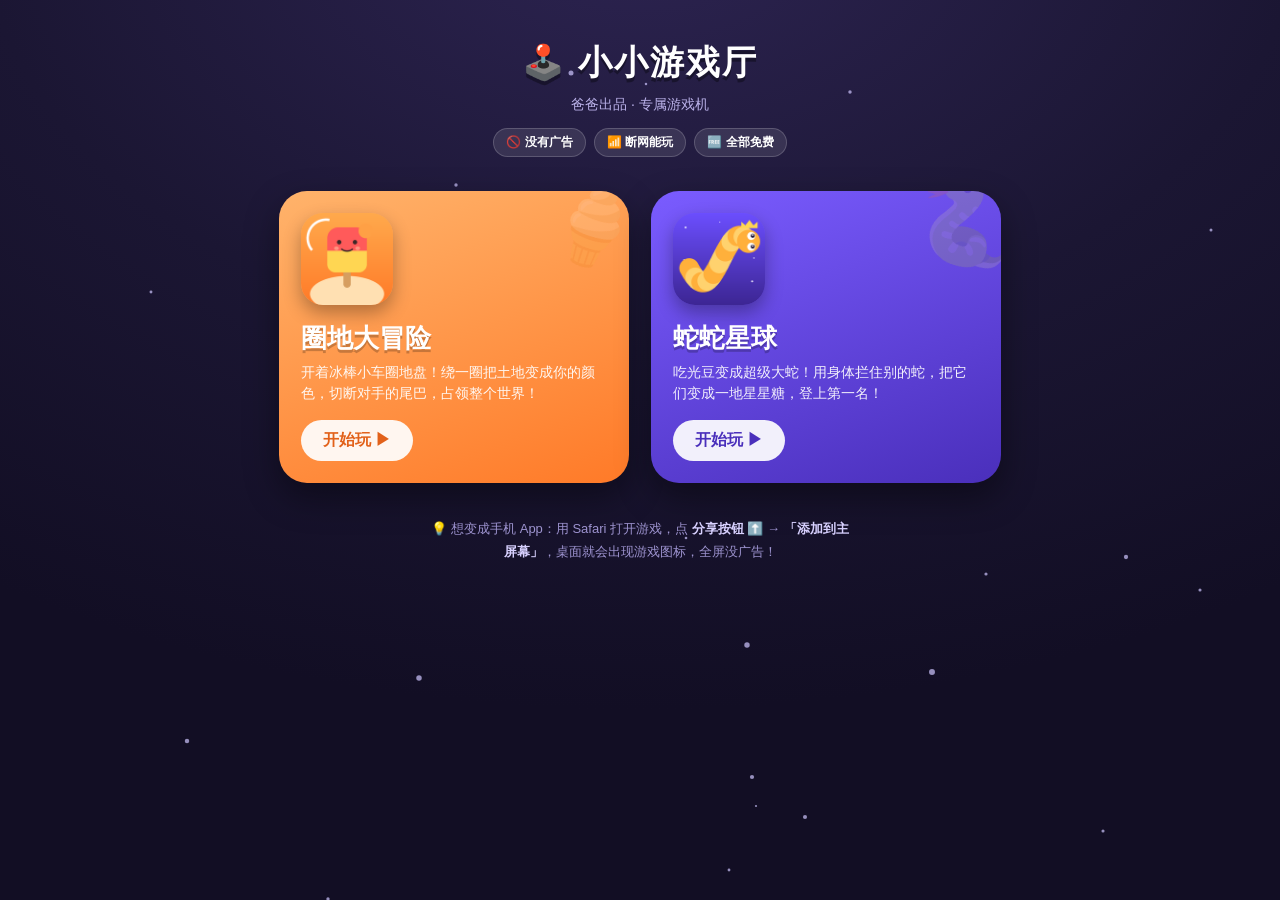
==== index.html @ 11e0c162 "小小游戏厅：两款无广告 PWA 游戏（圈地大冒险 + 蛇蛇星球） Co-Authored-By: Claude Fable 5 <noreply@anthropic.com>" ====
<!DOCTYPE html>
<html lang="zh-CN">
<head>
<meta charset="utf-8">
<meta name="viewport" content="width=device-width, initial-scale=1, viewport-fit=cover">
<meta name="theme-color" content="#1b1633">
<title>小小游戏厅</title>
<style>
  * { margin: 0; padding: 0; box-sizing: border-box; -webkit-tap-highlight-color: transparent; }
  html, body { height: 100%; }
  body {
    font-family: -apple-system, "PingFang SC", "Hiragino Sans GB", sans-serif;
    background: radial-gradient(1200px 800px at 50% -10%, #2d2452 0%, #1b1633 55%, #120e24 100%);
    color: #fff; display: flex; flex-direction: column; align-items: center;
    padding: calc(env(safe-area-inset-top) + 40px) 20px calc(env(safe-area-inset-bottom) + 32px);
    overflow-x: hidden;
  }
  .stars { position: fixed; inset: 0; pointer-events: none; z-index: 0; }
  .stars i { position: absolute; width: 4px; height: 4px; border-radius: 50%;
    background: #cfc6ff; opacity: .7; animation: tw 2.6s ease-in-out infinite; }
  @keyframes tw { 0%,100% { opacity:.15; transform:scale(.7);} 50% { opacity:.85; transform:scale(1);} }
  h1 { font-size: 34px; font-weight: 900; letter-spacing: 2px; z-index: 1;
       text-shadow: 0 4px 0 rgba(0,0,0,.35); animation: bob 3s ease-in-out infinite; }
  @keyframes bob { 0%,100% { transform: translateY(0);} 50% { transform: translateY(-6px);} }
  .sub { margin-top: 10px; font-size: 14px; color: #b9b0e8; z-index: 1; }
  .badges { display: flex; gap: 8px; margin-top: 14px; z-index: 1; }
  .badge { font-size: 12px; font-weight: 700; background: rgba(255,255,255,.1);
           border: 1px solid rgba(255,255,255,.18); padding: 5px 12px; border-radius: 999px; }
  .cards { display: flex; flex-wrap: wrap; gap: 22px; justify-content: center;
           margin-top: 34px; width: 100%; max-width: 760px; z-index: 1; }
  a.card {
    flex: 1 1 300px; max-width: 350px; text-decoration: none; color: inherit;
    border-radius: 28px; padding: 22px; position: relative; overflow: hidden;
    transform: translateZ(0); transition: transform .18s ease, box-shadow .18s ease;
    box-shadow: 0 14px 34px rgba(0,0,0,.4);
  }
  a.card:active { transform: scale(.965); }
  @media (hover:hover) { a.card:hover { transform: translateY(-5px); } }
  .card.pop { background: linear-gradient(160deg, #ffb36b 0%, #ff7a28 100%); }
  .card.noo { background: linear-gradient(160deg, #7a5cff 0%, #4a2fbb 100%); }
  .card img { width: 92px; height: 92px; border-radius: 22px; display: block;
              box-shadow: 0 8px 18px rgba(0,0,0,.3); }
  .card h2 { margin-top: 16px; font-size: 26px; font-weight: 900; text-shadow: 0 3px 0 rgba(0,0,0,.22); }
  .card p { margin-top: 6px; font-size: 14px; opacity: .92; line-height: 1.5; }
  .card .go { margin-top: 16px; display: inline-block; background: rgba(255,255,255,.92);
              border-radius: 999px; padding: 10px 22px; font-weight: 800; font-size: 16px; }
  .card.pop .go { color: #e2611a; } .card.noo .go { color: #4a2fbb; }
  .card .deco { position: absolute; right: -18px; top: -18px; font-size: 84px; opacity: .18;
                transform: rotate(18deg); pointer-events: none; }
  .tip { margin-top: 34px; font-size: 13px; color: #9d93cf; text-align: center;
         line-height: 1.8; z-index: 1; max-width: 420px; }
  .tip b { color: #d8d1ff; }
</style>
</head>
<body>
<div class="stars" id="stars"></div>
<h1>🕹️ 小小游戏厅</h1>
<div class="sub">爸爸出品 · 专属游戏机</div>
<div class="badges">
  <span class="badge">🚫 没有广告</span>
  <span class="badge">📶 断网能玩</span>
  <span class="badge">🆓 全部免费</span>
</div>

<div class="cards">
  <a class="card pop" href="./paper-io/">
    <span class="deco">🍦</span>
    <img src="./paper-io/icons/icon-192.png" alt="圈地大冒险">
    <h2>圈地大冒险</h2>
    <p>开着冰棒小车圈地盘！绕一圈把土地变成你的颜色，切断对手的尾巴，占领整个世界！</p>
    <span class="go">开始玩 ▶</span>
  </a>
  <a class="card noo" href="./snake-io/">
    <span class="deco">🐍</span>
    <img src="./snake-io/icons/icon-192.png" alt="蛇蛇星球">
    <h2>蛇蛇星球</h2>
    <p>吃光豆变成超级大蛇！用身体拦住别的蛇，把它们变成一地星星糖，登上第一名！</p>
    <span class="go">开始玩 ▶</span>
  </a>
</div>

<div class="tip">
  💡 想变成手机 App：用 Safari 打开游戏，点 <b>分享按钮 ⬆️</b> →
  <b>「添加到主屏幕」</b>，桌面就会出现游戏图标，全屏没广告！
</div>

<script>
  const s = document.getElementById('stars');
  for (let i = 0; i < 26; i++) {
    const d = document.createElement('i');
    d.style.left = Math.random() * 100 + '%';
    d.style.top = Math.random() * 100 + '%';
    d.style.animationDelay = (Math.random() * 2.6).toFixed(2) + 's';
    d.style.transform = 'scale(' + (0.5 + Math.random()).toFixed(2) + ')';
    s.appendChild(d);
  }
</script>
</body>
</html>
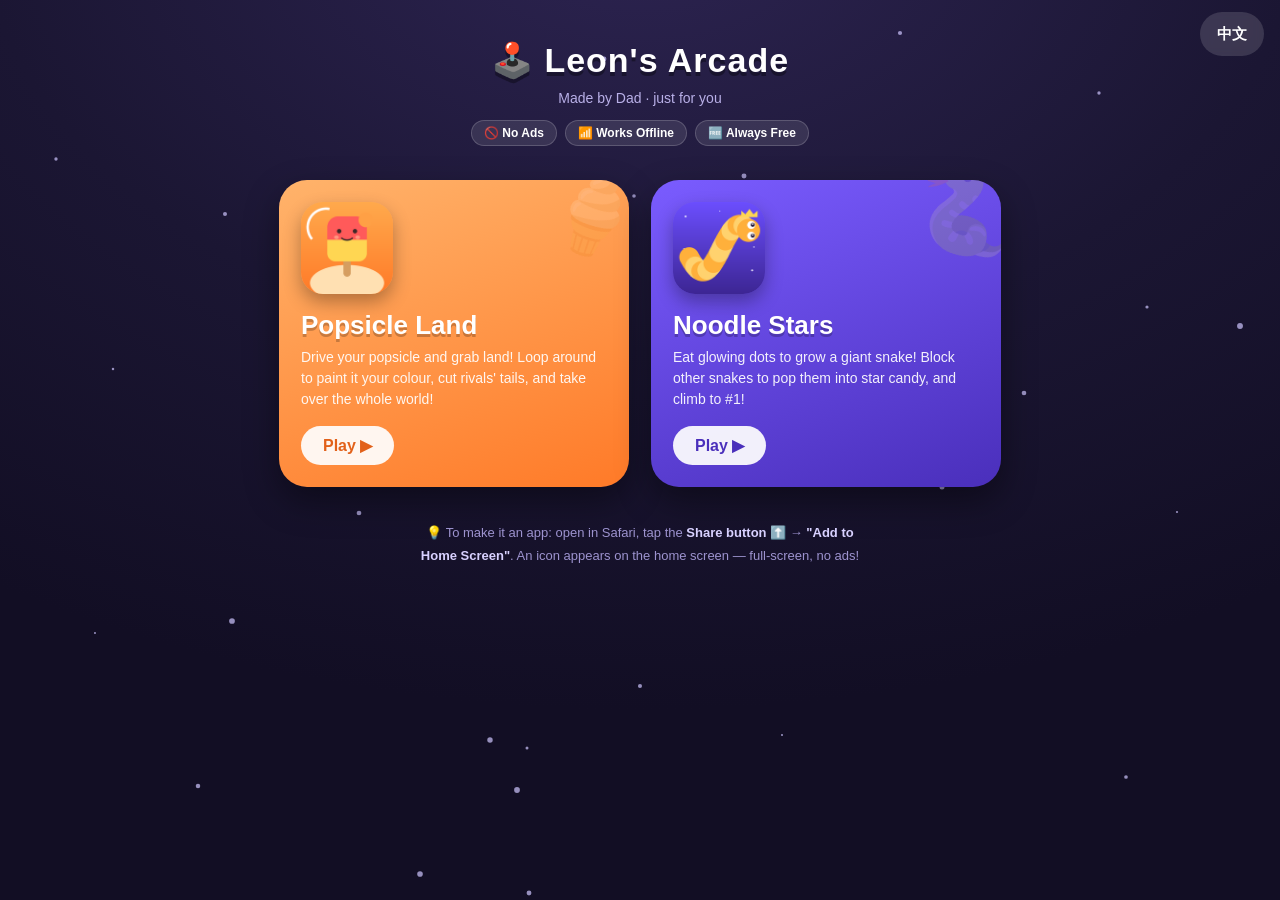
==== commit 4e7db053: "养成系统 + 英文化：金币/宝箱/收藏/段位/连杀/生日模式，默认英文可切中文 - 新增 meta 养成层（两款游戏各自内含，PWA 离线安全）：   金币、宝箱（保底必出新皮肤）、20 款稀有度皮肤" ====
--- a/index.html
+++ b/index.html
@@ -1,10 +1,10 @@
 <!DOCTYPE html>
-<html lang="zh-CN">
+<html lang="en">
 <head>
 <meta charset="utf-8">
 <meta name="viewport" content="width=device-width, initial-scale=1, viewport-fit=cover">
 <meta name="theme-color" content="#1b1633">
-<title>小小游戏厅</title>
+<title>Leon's Arcade</title>
 <style>
   * { margin: 0; padding: 0; box-sizing: border-box; -webkit-tap-highlight-color: transparent; }
   html, body { height: 100%; }
@@ -13,17 +13,24 @@
     background: radial-gradient(1200px 800px at 50% -10%, #2d2452 0%, #1b1633 55%, #120e24 100%);
     color: #fff; display: flex; flex-direction: column; align-items: center;
     padding: calc(env(safe-area-inset-top) + 40px) 20px calc(env(safe-area-inset-bottom) + 32px);
-    overflow-x: hidden;
+    overflow-x: hidden; -webkit-user-select: none; user-select: none;
   }
   .stars { position: fixed; inset: 0; pointer-events: none; z-index: 0; }
   .stars i { position: absolute; width: 4px; height: 4px; border-radius: 50%;
     background: #cfc6ff; opacity: .7; animation: tw 2.6s ease-in-out infinite; }
   @keyframes tw { 0%,100% { opacity:.15; transform:scale(.7);} 50% { opacity:.85; transform:scale(1);} }
-  h1 { font-size: 34px; font-weight: 900; letter-spacing: 2px; z-index: 1;
+  .lang-toggle {
+    position: fixed; top: calc(env(safe-area-inset-top) + 12px); right: 16px; z-index: 5;
+    min-width: 64px; min-height: 44px; padding: 8px 16px; border: none; border-radius: 999px;
+    background: rgba(255,255,255,.14); color: #fff; font-size: 15px; font-weight: 800;
+    cursor: pointer; backdrop-filter: blur(4px);
+  }
+  .lang-toggle:active { transform: scale(.94); }
+  h1 { font-size: 34px; font-weight: 900; letter-spacing: 1px; z-index: 1; text-align: center;
        text-shadow: 0 4px 0 rgba(0,0,0,.35); animation: bob 3s ease-in-out infinite; }
   @keyframes bob { 0%,100% { transform: translateY(0);} 50% { transform: translateY(-6px);} }
-  .sub { margin-top: 10px; font-size: 14px; color: #b9b0e8; z-index: 1; }
-  .badges { display: flex; gap: 8px; margin-top: 14px; z-index: 1; }
+  .sub { margin-top: 10px; font-size: 14px; color: #b9b0e8; z-index: 1; text-align: center; }
+  .badges { display: flex; gap: 8px; margin-top: 14px; z-index: 1; flex-wrap: wrap; justify-content: center; }
   .badge { font-size: 12px; font-weight: 700; background: rgba(255,255,255,.1);
            border: 1px solid rgba(255,255,255,.18); padding: 5px 12px; border-radius: 999px; }
   .cards { display: flex; flex-wrap: wrap; gap: 22px; justify-content: center;
@@ -48,43 +55,43 @@
   .card .deco { position: absolute; right: -18px; top: -18px; font-size: 84px; opacity: .18;
                 transform: rotate(18deg); pointer-events: none; }
   .tip { margin-top: 34px; font-size: 13px; color: #9d93cf; text-align: center;
-         line-height: 1.8; z-index: 1; max-width: 420px; }
+         line-height: 1.8; z-index: 1; max-width: 440px; }
   .tip b { color: #d8d1ff; }
 </style>
 </head>
 <body>
 <div class="stars" id="stars"></div>
-<h1>🕹️ 小小游戏厅</h1>
-<div class="sub">爸爸出品 · 专属游戏机</div>
+<button class="lang-toggle" id="langToggle">中文</button>
+
+<h1 id="t-title">🕹️ Leon's Arcade</h1>
+<div class="sub" id="t-sub">Made by Dad · just for you</div>
 <div class="badges">
-  <span class="badge">🚫 没有广告</span>
-  <span class="badge">📶 断网能玩</span>
-  <span class="badge">🆓 全部免费</span>
+  <span class="badge" id="t-b1">🚫 No Ads</span>
+  <span class="badge" id="t-b2">📶 Works Offline</span>
+  <span class="badge" id="t-b3">🆓 Always Free</span>
 </div>
 
 <div class="cards">
   <a class="card pop" href="./paper-io/">
     <span class="deco">🍦</span>
-    <img src="./paper-io/icons/icon-192.png" alt="圈地大冒险">
-    <h2>圈地大冒险</h2>
-    <p>开着冰棒小车圈地盘！绕一圈把土地变成你的颜色，切断对手的尾巴，占领整个世界！</p>
-    <span class="go">开始玩 ▶</span>
+    <img src="./paper-io/icons/icon-192.png" alt="Popsicle Land">
+    <h2 id="t-g1-name">Popsicle Land</h2>
+    <p id="t-g1-desc">Drive your popsicle and grab land! Loop around to paint it your colour, cut rivals' tails, and take over the whole world!</p>
+    <span class="go" id="t-g1-play">Play ▶</span>
   </a>
   <a class="card noo" href="./snake-io/">
     <span class="deco">🐍</span>
-    <img src="./snake-io/icons/icon-192.png" alt="蛇蛇星球">
-    <h2>蛇蛇星球</h2>
-    <p>吃光豆变成超级大蛇！用身体拦住别的蛇，把它们变成一地星星糖，登上第一名！</p>
-    <span class="go">开始玩 ▶</span>
+    <img src="./snake-io/icons/icon-192.png" alt="Noodle Stars">
+    <h2 id="t-g2-name">Noodle Stars</h2>
+    <p id="t-g2-desc">Eat glowing dots to grow a giant snake! Block other snakes to pop them into star candy, and climb to #1!</p>
+    <span class="go" id="t-g2-play">Play ▶</span>
   </a>
 </div>
 
-<div class="tip">
-  💡 想变成手机 App：用 Safari 打开游戏，点 <b>分享按钮 ⬆️</b> →
-  <b>「添加到主屏幕」</b>，桌面就会出现游戏图标，全屏没广告！
-</div>
+<div class="tip" id="t-tip">💡 To make it an app: open in Safari, tap the <b>Share button ⬆️</b> → <b>"Add to Home Screen"</b>. An icon appears on the home screen — full-screen, no ads!</div>
 
 <script>
+  // stars
   const s = document.getElementById('stars');
   for (let i = 0; i < 26; i++) {
     const d = document.createElement('i');
@@ -94,6 +101,60 @@
     d.style.transform = 'scale(' + (0.5 + Math.random()).toFixed(2) + ')';
     s.appendChild(d);
   }
+
+  // i18n: default English, toggle to Chinese, persisted
+  const STR = {
+    en: {
+      title: "🕹️ Leon's Arcade", sub: "Made by Dad · just for you",
+      b1: "🚫 No Ads", b2: "📶 Works Offline", b3: "🆓 Always Free",
+      g1name: "Popsicle Land",
+      g1desc: "Drive your popsicle and grab land! Loop around to paint it your colour, cut rivals' tails, and take over the whole world!",
+      g2name: "Noodle Stars",
+      g2desc: "Eat glowing dots to grow a giant snake! Block other snakes to pop them into star candy, and climb to #1!",
+      play: "Play ▶",
+      tip: '💡 To make it an app: open in Safari, tap the <b>Share button ⬆️</b> → <b>"Add to Home Screen"</b>. An icon appears on the home screen — full-screen, no ads!',
+      toggle: "中文",
+    },
+    zh: {
+      title: "🕹️ Leon 的游戏厅", sub: "爸爸出品 · 专属游戏机",
+      b1: "🚫 没有广告", b2: "📶 断网能玩", b3: "🆓 全部免费",
+      g1name: "圈地大冒险",
+      g1desc: "开着冰棒小车圈地盘！绕一圈把土地变成你的颜色，切断对手的尾巴，占领整个世界！",
+      g2name: "蛇蛇星球",
+      g2desc: "吃光豆变成超级大蛇！用身体拦住别的蛇，把它们变成一地星星糖，登上第一名！",
+      play: "开始玩 ▶",
+      tip: '💡 想变成手机 App：用 Safari 打开，点 <b>分享按钮 ⬆️</b> → <b>「添加到主屏幕」</b>，桌面就会出现游戏图标，全屏没广告！',
+      toggle: "EN",
+    },
+  };
+  function getLang() {
+    try { const l = localStorage.getItem('arcade.lang'); if (l === 'en' || l === 'zh') return l; } catch (e) {}
+    return 'en';
+  }
+  function apply(lang) {
+    const t = STR[lang];
+    document.documentElement.lang = lang === 'zh' ? 'zh-CN' : 'en';
+    document.getElementById('t-title').textContent = t.title;
+    document.getElementById('t-sub').textContent = t.sub;
+    document.getElementById('t-b1').textContent = t.b1;
+    document.getElementById('t-b2').textContent = t.b2;
+    document.getElementById('t-b3').textContent = t.b3;
+    document.getElementById('t-g1-name').textContent = t.g1name;
+    document.getElementById('t-g1-desc').textContent = t.g1desc;
+    document.getElementById('t-g2-name').textContent = t.g2name;
+    document.getElementById('t-g2-desc').textContent = t.g2desc;
+    document.getElementById('t-g1-play').textContent = t.play;
+    document.getElementById('t-g2-play').textContent = t.play;
+    document.getElementById('t-tip').innerHTML = t.tip;
+    document.getElementById('langToggle').textContent = t.toggle;
+  }
+  let lang = getLang();
+  apply(lang);
+  document.getElementById('langToggle').addEventListener('click', () => {
+    lang = lang === 'en' ? 'zh' : 'en';
+    try { localStorage.setItem('arcade.lang', lang); } catch (e) {}
+    apply(lang);
+  });
 </script>
 </body>
 </html>
